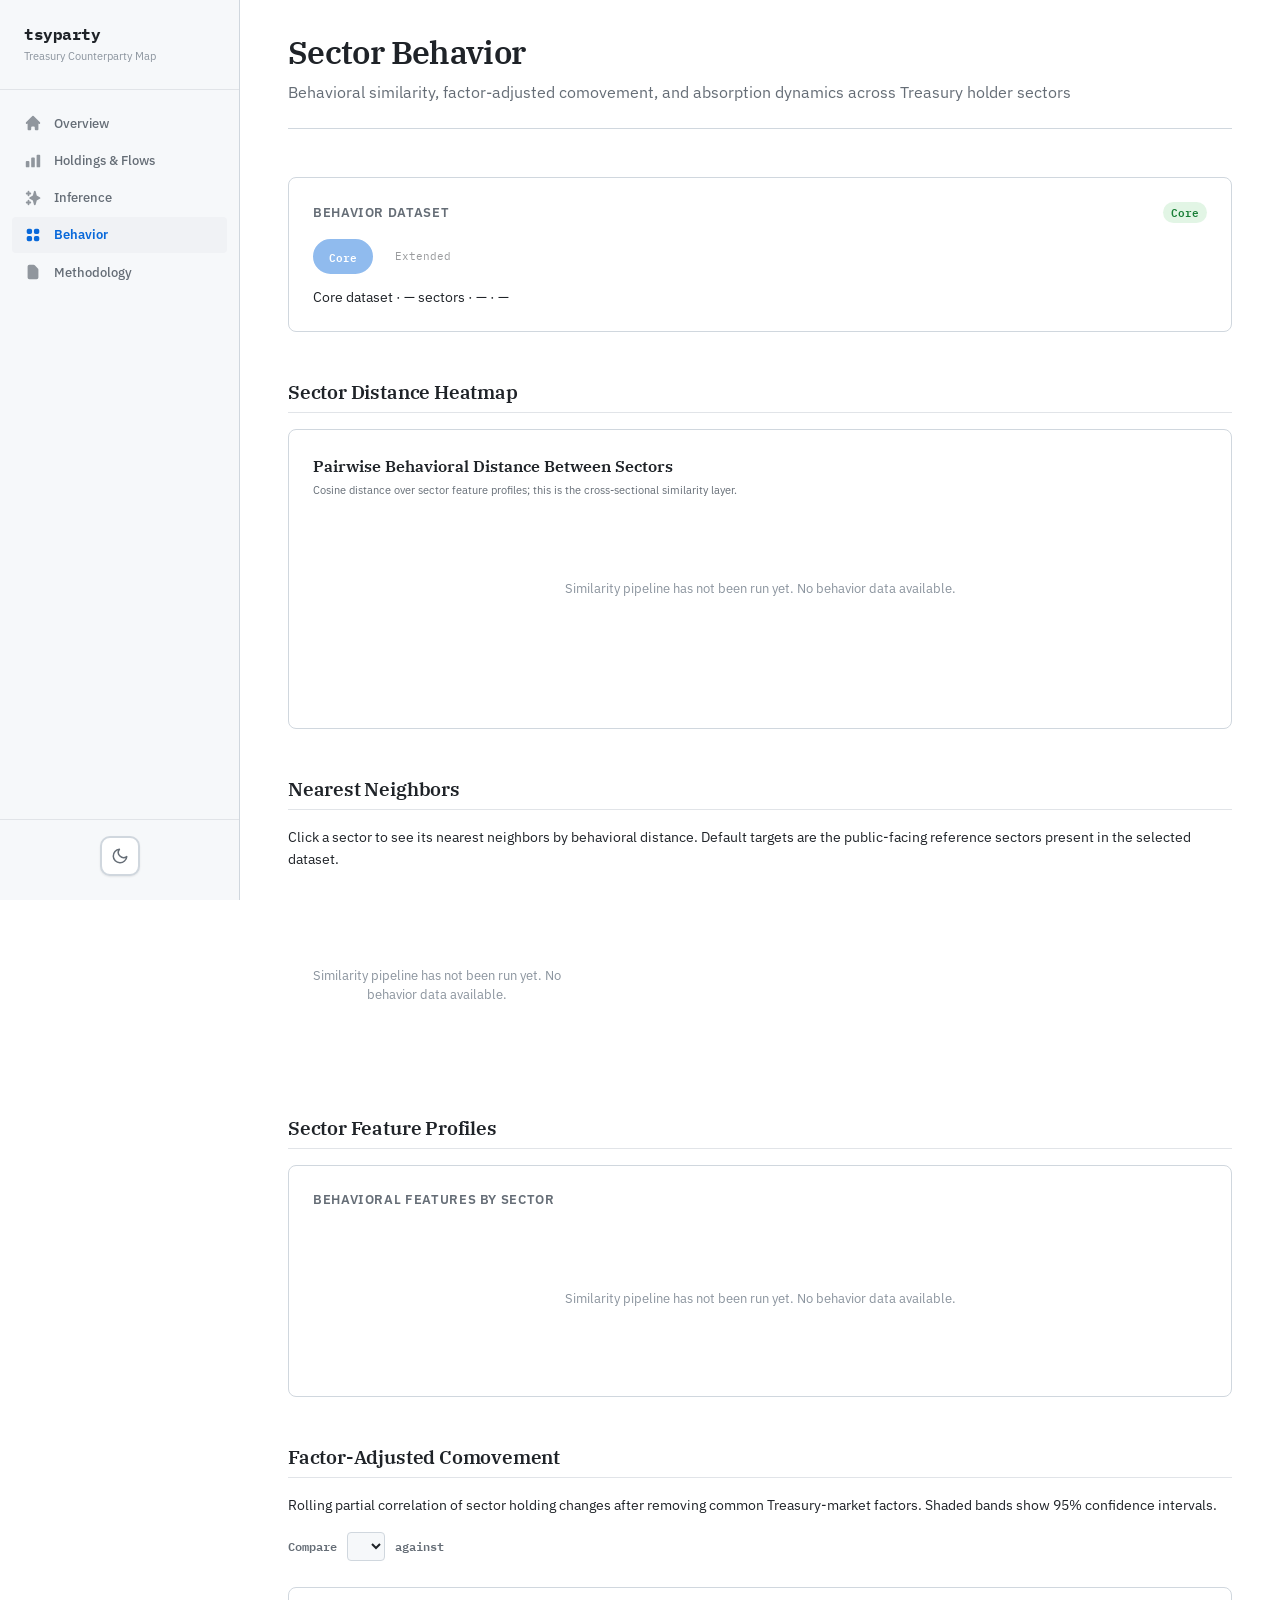
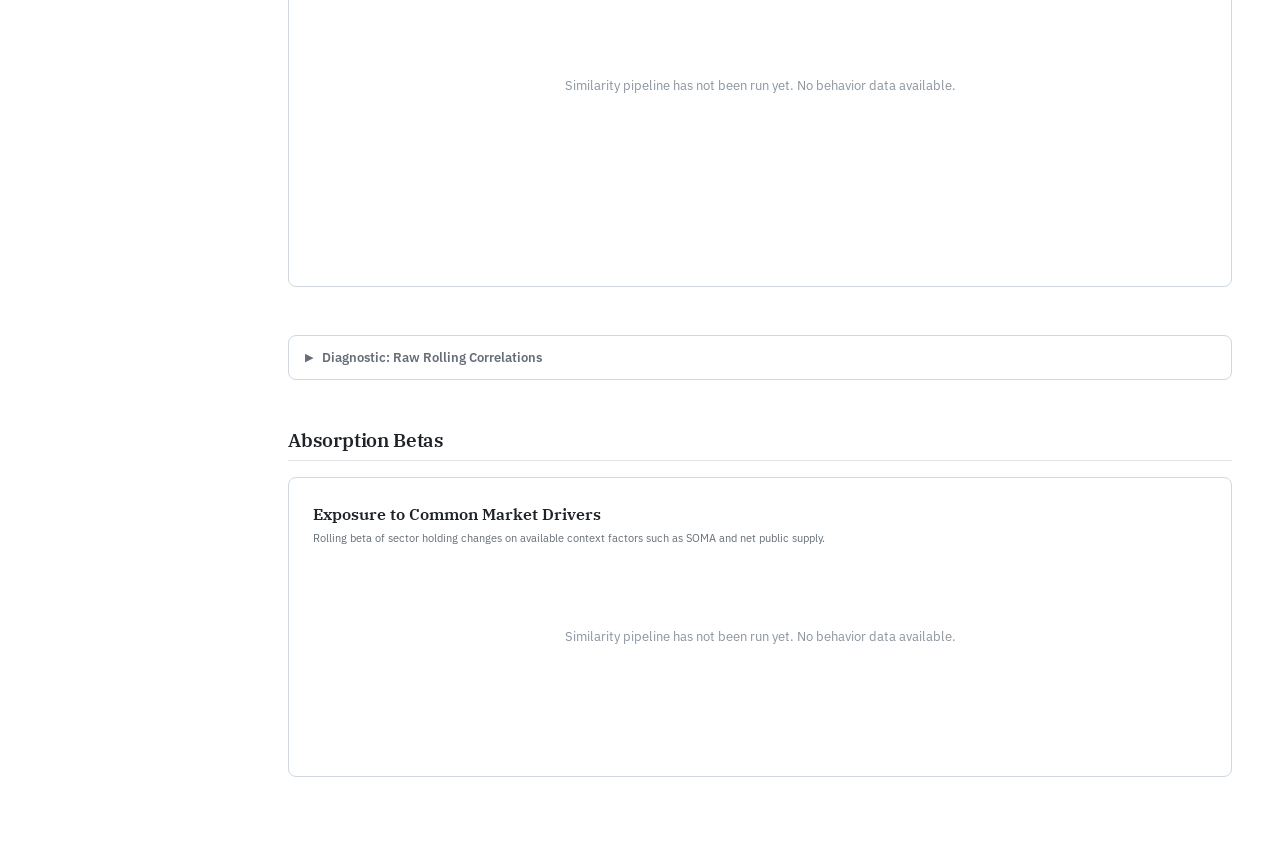
==== site/behavior.html @ 7c75c350 "Add static site with behavior-metric contract integration - Static site (site/) with 5 pages: Overvi" ====
<!DOCTYPE html>
<html lang="en">
<head>
  <meta charset="utf-8">
  <meta name="viewport" content="width=device-width, initial-scale=1">
  <meta name="color-scheme" content="light dark">
  <meta name="theme-color" content="#0d1117" media="(prefers-color-scheme: dark)">
  <meta name="theme-color" content="#ffffff" media="(prefers-color-scheme: light)">
  <title>tsyparty — Sector Behavior</title>
  <link rel="preconnect" href="https://fonts.googleapis.com">
  <link rel="preconnect" href="https://fonts.gstatic.com" crossorigin>
  <link href="https://fonts.googleapis.com/css2?family=IBM+Plex+Mono:wght@400;500;600;700&family=IBM+Plex+Sans:wght@400;500;600;700&family=IBM+Plex+Serif:wght@400;600;700&display=swap" rel="stylesheet">
  <link rel="stylesheet" href="css/design-system.css">
  <link rel="stylesheet" href="css/components.css">
  <script src="js/theme.js"></script>
</head>
<body>
  <div class="page-wrapper">
    <nav class="sidebar">
      <div class="sidebar-brand"><h2>tsyparty</h2><div class="brand-sub">Treasury Counterparty Map</div></div>
      <ul class="nav-links">
        <li><a href="index.html"><svg class="nav-icon" viewBox="0 0 20 20" fill="currentColor"><path d="M10.707 2.293a1 1 0 00-1.414 0l-7 7a1 1 0 001.414 1.414L4 10.414V17a1 1 0 001 1h2a1 1 0 001-1v-2a1 1 0 011-1h2a1 1 0 011 1v2a1 1 0 001 1h2a1 1 0 001-1v-6.586l.293.293a1 1 0 001.414-1.414l-7-7z"/></svg>Overview</a></li>
        <li><a href="holdings.html"><svg class="nav-icon" viewBox="0 0 20 20" fill="currentColor"><path d="M2 11a1 1 0 011-1h2a1 1 0 011 1v5a1 1 0 01-1 1H3a1 1 0 01-1-1v-5zm6-4a1 1 0 011-1h2a1 1 0 011 1v9a1 1 0 01-1 1H9a1 1 0 01-1-1V7zm6-3a1 1 0 011-1h2a1 1 0 011 1v12a1 1 0 01-1 1h-2a1 1 0 01-1-1V4z"/></svg>Holdings & Flows</a></li>
        <li><a href="inference.html"><svg class="nav-icon" viewBox="0 0 20 20" fill="currentColor"><path fill-rule="evenodd" d="M5 2a1 1 0 011 1v1h1a1 1 0 010 2H6v1a1 1 0 01-2 0V6H3a1 1 0 010-2h1V3a1 1 0 011-1zm0 10a1 1 0 011 1v1h1a1 1 0 110 2H6v1a1 1 0 11-2 0v-1H3a1 1 0 110-2h1v-1a1 1 0 011-1zm7-10a1 1 0 01.967.744L14.146 7.2 17.5 9.134a1 1 0 010 1.732l-3.354 1.935-1.18 4.455a1 1 0 01-1.933 0L9.854 12.8 6.5 10.866a1 1 0 010-1.732l3.354-1.935 1.18-4.455A1 1 0 0112 2z" clip-rule="evenodd"/></svg>Inference</a></li>
        <li><a href="behavior.html" class="active"><svg class="nav-icon" viewBox="0 0 20 20" fill="currentColor"><path d="M5 3a2 2 0 00-2 2v2a2 2 0 002 2h2a2 2 0 002-2V5a2 2 0 00-2-2H5zm0 8a2 2 0 00-2 2v2a2 2 0 002 2h2a2 2 0 002-2v-2a2 2 0 00-2-2H5zm6-6a2 2 0 012-2h2a2 2 0 012 2v2a2 2 0 01-2 2h-2a2 2 0 01-2-2V5zm2 6a2 2 0 00-2 2v2a2 2 0 002 2h2a2 2 0 002-2v-2a2 2 0 00-2-2h-2z"/></svg>Behavior</a></li>
        <li><a href="methodology.html"><svg class="nav-icon" viewBox="0 0 20 20" fill="currentColor"><path fill-rule="evenodd" d="M4 4a2 2 0 012-2h4.586A2 2 0 0112 2.586L15.414 6A2 2 0 0116 7.414V16a2 2 0 01-2 2H6a2 2 0 01-2-2V4z" clip-rule="evenodd"/></svg>Methodology</a></li>
      </ul>
      <div class="sidebar-footer"><button class="theme-toggle" id="theme-toggle" onclick="toggleTheme()" aria-label="Toggle theme"></button></div>
    </nav>

    <main class="main-content">
      <div class="page-header">
        <h1>Sector Behavior</h1>
        <p class="subtitle">Behavioral similarity, factor-adjusted comovement, and absorption dynamics across Treasury holder sectors</p>
      </div>

      <div class="section">
        <div class="card">
          <div class="card-header">
            <span class="card-title">Behavior Dataset</span>
            <span class="badge badge-ok" id="dataset-badge">—</span>
          </div>
          <div style="display:flex;gap:8px;flex-wrap:wrap;margin-bottom:12px;" id="dataset-toggle"></div>
          <div class="chart-subtitle" id="dataset-note">Loading preferred dataset...</div>
        </div>
      </div>

      <div class="section">
        <h2 class="section-title">Sector Distance Heatmap</h2>
        <div class="chart-container">
          <div class="chart-title">Pairwise Behavioral Distance Between Sectors</div>
          <div class="chart-subtitle">Cosine distance over sector feature profiles; this is the cross-sectional similarity layer.</div>
          <div class="chart-area" id="heatmap-chart">
            <div class="loading">Loading distance matrix...</div>
          </div>
        </div>
      </div>

      <div class="section">
        <h2 class="section-title">Nearest Neighbors</h2>
        <div class="chart-subtitle mb-4">Click a sector to see its nearest neighbors by behavioral distance. Default targets are the public-facing reference sectors present in the selected dataset.</div>
        <div id="nn-pills" style="display:flex;flex-wrap:wrap;gap:6px;margin-bottom:16px;"></div>
        <div id="nn-charts" class="grid-3"></div>
      </div>

      <div class="section">
        <h2 class="section-title">Sector Feature Profiles</h2>
        <div class="card">
          <div class="card-header">
            <span class="card-title">Behavioral Features by Sector</span>
          </div>
          <div id="features-table">
            <div class="loading">Loading sector features...</div>
          </div>
        </div>
      </div>

      <div class="section">
        <h2 class="section-title">Factor-Adjusted Comovement</h2>
        <div class="chart-subtitle mb-4">Rolling partial correlation of sector holding changes after removing common Treasury-market factors. Shaded bands show 95% confidence intervals.</div>
        <div id="comove-controls" style="display:flex;align-items:center;gap:10px;flex-wrap:wrap;margin-bottom:10px;">
          <span style="font-size:12px;font-family:var(--font-mono);color:var(--text-secondary);font-weight:600;">Compare</span>
          <select id="comove-ref"></select>
          <span style="font-size:12px;font-family:var(--font-mono);color:var(--text-secondary);font-weight:600;">against</span>
        </div>
        <div id="comove-pills" style="display:flex;flex-wrap:wrap;gap:6px;margin-bottom:16px;"></div>
        <div class="chart-container">
          <div class="chart-area" id="comove-chart">
            <div class="loading">Loading factor-adjusted comovement...</div>
          </div>
        </div>
      </div>

      <div class="section">
        <details>
          <summary>Diagnostic: Raw Rolling Correlations</summary>
          <div class="details-body">
            <div class="chart-subtitle mb-4">Back-compat diagnostic artifact on raw quarterly holding changes for configured target pairs only. This is not the public headline metric.</div>
            <div id="raw-corr-pills" style="display:flex;flex-wrap:wrap;gap:6px;margin-bottom:16px;"></div>
            <div class="chart-container">
              <div class="chart-area" id="raw-corr-chart">
                <div class="loading">Loading raw rolling correlations...</div>
              </div>
            </div>
          </div>
        </details>
      </div>

      <div class="section">
        <h2 class="section-title">Absorption Betas</h2>
        <div class="chart-container">
          <div class="chart-title">Exposure to Common Market Drivers</div>
          <div class="chart-subtitle">Rolling beta of sector holding changes on available context factors such as SOMA and net public supply.</div>
          <div class="chart-area" id="beta-chart">
            <div class="loading">Loading absorption betas...</div>
          </div>
        </div>
      </div>
    </main>
  </div>

  <script src="vendor/d3.min.js"></script>
  <script src="vendor/plot.umd.min.js"></script>
  <script src="vendor/papaparse.min.js"></script>
  <script src="js/sector-colors.js"></script>
  <script src="js/data-loader.js"></script>
  <script>
  (async function() {
    const chartStyle = {
      background: "transparent",
      color: "var(--text-secondary)",
      fontSize: "11px",
      fontFamily: "var(--font-mono)",
    };

    const manifests = {
      similarity: await loadManifest("similarity"),
      similarity_enriched: await loadManifest("similarity_enriched"),
    };
    const preferred = await resolvePreferredSimilarityPipeline();
    let activePipeline = preferred.pipeline;

    function activeManifest() {
      return manifests[activePipeline];
    }

    // In the Core dataset, foreigners_official is actually all foreign holders
    // combined (official + private). Override the label so users aren't confused
    // when comparing against the Extended dataset where they're split.
    function activeSectorLabel(sector) {
      if (activePipeline === "similarity" && sector === "foreigners_official") {
        return "Foreign (Combined)";
      }
      return sectorLabel(sector);
    }

    function pipelineLabel(pipeline) {
      return pipeline === "similarity_enriched" ? "Extended" : "Core";
    }

    function setNoDataState(message) {
      const msg = `<div class="empty-state"><div class="empty-text">${message}</div></div>`;
      document.getElementById("heatmap-chart").innerHTML = msg;
      document.getElementById("nn-charts").innerHTML = msg;
      document.getElementById("features-table").innerHTML = msg;
      document.getElementById("comove-chart").innerHTML = msg;
      document.getElementById("raw-corr-chart").innerHTML = msg;
      document.getElementById("beta-chart").innerHTML = msg;
    }

    function renderDatasetToggle() {
      const container = document.getElementById("dataset-toggle");
      container.innerHTML = "";
      for (const pipeline of ["similarity", "similarity_enriched"]) {
        const manifest = manifests[pipeline];
        const available = manifest && manifest.status === "ok";
        const button = document.createElement("button");
        const active = pipeline === activePipeline;
        button.textContent = pipelineLabel(pipeline);
        button.disabled = !available;
        button.style.cssText = `
          padding:6px 14px;border-radius:9999px;font-size:11px;font-family:var(--font-mono);
          cursor:${available ? "pointer" : "default"};border:2px solid ${active ? "var(--accent-blue)" : "var(--border-muted)"};
          background:${active ? "var(--accent-blue)" : "transparent"};
          color:${active ? "#fff" : "var(--text-primary)"};
          opacity:${available ? "1" : "0.45"};
          font-weight:${active ? "600" : "400"};
        `;
        if (available) {
          button.addEventListener("click", () => {
            activePipeline = pipeline;
            renderDatasetToggle();
            renderAll().catch((err) => console.error(err));
          });
        }
        container.appendChild(button);
      }

      const manifest = activeManifest();
      const badge = document.getElementById("dataset-badge");
      badge.textContent = pipelineLabel(activePipeline);
      badge.className = "badge badge-ok";

      const dateRange = manifest?.date_range || {};
      const sectors = manifest?.n_sectors ?? "—";
      const metric = manifest?.headline_behavior_metric ? metricLabel(manifest.headline_behavior_metric) : "—";
      const rangeLabel = dateRange.min && dateRange.max ? `${fmtDate(dateRange.min)} – ${fmtDate(dateRange.max)}` : "—";
      document.getElementById("dataset-note").textContent =
        `${pipelineLabel(activePipeline)} dataset · ${sectors} sectors · ${rangeLabel} · ${metric}`;
    }

    if (!activeManifest() || activeManifest().status === "no_data") {
      renderDatasetToggle();
      setNoDataState("Similarity pipeline has not been run yet. No behavior data available.");
      return;
    }

    function getDefaultSelected(sectors) {
      const defaults = ["banks", "foreigners_official", "foreigners_private", "money_market_funds"];
      const selected = defaults.filter((sector) => sectors.includes(sector));
      return new Set(selected.length > 0 ? selected : sectors.slice(0, Math.min(3, sectors.length)));
    }

    async function renderHeatmap() {
      try {
        const raw = await loadPipelineFile(activePipeline, "sector_distance_matrix.csv");
        const colNames = Object.keys(raw[0] || {});
        const indexCol = colNames[0];
        const sectorNames = raw.map((row) => row[indexCol]);
        const cells = [];
        for (const row of raw) {
          const rowSector = row[indexCol];
          for (const colSector of sectorNames) {
            cells.push({
              x: colSector,
              y: rowSector,
              distance: +row[colSector],
            });
          }
        }

        const maxDist = d3.max(cells, (d) => d.distance);
        const chartWidth = Math.min(document.getElementById("heatmap-chart").offsetWidth - 32, 800);
        const chart = Plot.plot({
          width: chartWidth,
          height: chartWidth,
          marginLeft: 140,
          marginBottom: 140,
          marginTop: 20,
          marginRight: 20,
          x: {
            label: null,
            domain: sectorNames,
            tickFormat: (d) => activeSectorLabel(d),
            tickRotate: -45,
            padding: 0.05,
          },
          y: {
            label: null,
            domain: sectorNames,
            tickFormat: (d) => activeSectorLabel(d),
            padding: 0.05,
          },
          color: {
            type: "sqrt",
            scheme: "YlOrRd",
            domain: [0, maxDist],
            label: "Distance",
            legend: true,
          },
          marks: [
            Plot.cell(cells, {
              x: "x",
              y: "y",
              fill: "distance",
              tip: {
                format: {
                  x: (d) => activeSectorLabel(d),
                  y: (d) => activeSectorLabel(d),
                  fill: (d) => d.toFixed(3),
                },
              },
            }),
          ],
          style: chartStyle,
        });
        document.getElementById("heatmap-chart").replaceChildren(chart);
      } catch (e) {
        document.getElementById("heatmap-chart").innerHTML = `<div class="empty-state"><div class="empty-text">Could not load distance heatmap: ${e.message}</div></div>`;
      }
    }

    async function renderNearestNeighbors() {
      try {
        const distRaw = await loadPipelineFile(activePipeline, "sector_distance_matrix.csv");
        const distColNames = Object.keys(distRaw[0] || {});
        const indexCol = distColNames[0];
        const sectors = distRaw.map((row) => row[indexCol]);
        const distMap = {};
        for (const row of distRaw) {
          const src = row[indexCol];
          distMap[src] = {};
          for (const col of sectors) {
            distMap[src][col] = +row[col] || 0;
          }
        }

        const selected = getDefaultSelected(sectors);
        const pills = document.getElementById("nn-pills");
        const charts = document.getElementById("nn-charts");

        function renderPills() {
          pills.innerHTML = "";
          for (const sector of sectors) {
            const active = selected.has(sector);
            const button = document.createElement("button");
            button.textContent = activeSectorLabel(sector);
            button.style.cssText = `
              padding:4px 12px;border-radius:9999px;font-size:11px;font-family:var(--font-mono);
              cursor:pointer;border:2px solid ${sectorColor(sector)};transition:all 0.15s;
              background:${active ? sectorColor(sector) : "transparent"};
              color:${active ? "#fff" : "var(--text-primary)"};
              font-weight:${active ? "600" : "400"};
            `;
            button.addEventListener("click", () => {
              if (selected.has(sector)) {
                selected.delete(sector);
              } else {
                selected.add(sector);
              }
              renderPills();
              renderCharts();
            });
            pills.appendChild(button);
          }
        }

        function renderCharts() {
          charts.innerHTML = "";
          const count = selected.size;
          charts.style.gridTemplateColumns = count <= 2 ? `repeat(${count || 1}, 1fr)` :
            count === 3 ? "repeat(3, 1fr)" : "repeat(auto-fill, minmax(280px, 1fr))";

          for (const target of selected) {
            const neighbors = sectors
              .filter((sector) => sector !== target)
              .map((sector) => ({ sector, label: activeSectorLabel(sector), distance: distMap[target][sector] }))
              .sort((a, b) => a.distance - b.distance)
              .slice(0, 5);

            const card = document.createElement("div");
            card.className = "chart-container";
            card.innerHTML = `<div class="chart-title">Closest to ${activeSectorLabel(target)}</div><div class="chart-subtitle">Top 5 by cosine distance</div>`;
            const chartArea = document.createElement("div");
            chartArea.className = "chart-area";
            const chart = Plot.plot({
              width: 380,
              height: Math.max(180, neighbors.length * 30 + 50),
              marginLeft: 180,
              marginRight: 20,
              x: { label: "Distance", grid: true },
              y: { label: null, domain: neighbors.map((d) => d.label) },
              marks: [
                Plot.barX(neighbors, {
                  x: "distance",
                  y: "label",
                  fill: (d) => sectorColor(d.sector),
                  tip: { format: { x: (d) => d.toFixed(3), y: true } },
                  sort: { y: "x" },
                }),
                Plot.ruleX([0]),
              ],
              style: chartStyle,
            });
            chartArea.appendChild(chart);
            card.appendChild(chartArea);
            charts.appendChild(card);
          }

          if (selected.size === 0) {
            charts.innerHTML = '<div class="empty-state"><div class="empty-text">Select a sector above to see its nearest neighbors.</div></div>';
          }
        }

        renderPills();
        renderCharts();
      } catch (e) {
        document.getElementById("nn-charts").innerHTML = `<div class="empty-state"><div class="empty-text">Could not load distance data: ${e.message}</div></div>`;
      }
    }

    async function renderFeatures() {
      try {
        const raw = await loadPipelineFile(activePipeline, "sector_features.csv");
        const colNames = Object.keys(raw[0] || {});
        const indexCol = colNames[0];
        const featureCols = colNames.filter((col) => col !== indexCol);
        let html = '<table class="data-table"><thead><tr><th>Sector</th>';
        for (const col of featureCols) {
          const label = col.replace(/_/g, " ").replace(/\b\w/g, (c) => c.toUpperCase());
          html += `<th class="num">${label}</th>`;
        }
        html += "</tr></thead><tbody>";
        const sorted = [...raw].sort((a, b) => activeSectorLabel(a[indexCol]).localeCompare(activeSectorLabel(b[indexCol])));
        for (const row of sorted) {
          const sector = row[indexCol];
          html += '<tr>';
          html += `<td style="white-space:nowrap"><span style="display:inline-block;width:10px;height:10px;border-radius:2px;background:${sectorColor(sector)};margin-right:8px;vertical-align:middle"></span>${activeSectorLabel(sector)}</td>`;
          for (const col of featureCols) {
            const value = row[col];
            if (col.includes("share")) {
              html += `<td class="num">${pct(value, 1)}</td>`;
            } else {
              html += `<td class="num">${value != null && !isNaN(value) ? Number(value).toFixed(3) : "—"}</td>`;
            }
          }
          html += "</tr>";
        }
        html += "</tbody></table>";
        document.getElementById("features-table").innerHTML = html;
      } catch (e) {
        document.getElementById("features-table").innerHTML = `<div class="empty-state"><div class="empty-text">Could not load sector features: ${e.message}</div></div>`;
      }
    }

    async function renderComovement() {
      try {
        const raw = await loadPipelineFile(activePipeline, "rolling_comovement.csv");
        if (!raw || raw.length === 0) throw new Error("No comovement data");

        const sectors = [...new Set(raw.flatMap((row) => [row.sector_1, row.sector_2]).filter(Boolean))].sort();
        const refSelect = document.getElementById("comove-ref");
        const pills = document.getElementById("comove-pills");
        const container = document.getElementById("comove-chart");

        // Populate reference dropdown
        const prevRef = refSelect.value;
        refSelect.innerHTML = "";
        const defaultRef = sectors.includes(prevRef) ? prevRef
          : sectors.includes("banks") ? "banks" : sectors[0];
        for (const s of sectors) {
          const opt = document.createElement("option");
          opt.value = s;
          opt.textContent = activeSectorLabel(s);
          if (s === defaultRef) opt.selected = true;
          refSelect.appendChild(opt);
        }

        // Default comparison sectors
        const defaultComps = ["foreigners_official", "foreigners_private", "money_market_funds"];
        const selected = new Set(defaultComps.filter(s => sectors.includes(s) && s !== defaultRef));
        if (selected.size === 0) {
          for (const s of sectors.filter(s => s !== defaultRef).slice(0, 3)) selected.add(s);
        }

        function getRef() { return refSelect.value; }

        function findPairRows(ref, comp) {
          return raw.filter(row =>
            (row.sector_1 === ref && row.sector_2 === comp) ||
            (row.sector_1 === comp && row.sector_2 === ref)
          );
        }

        function renderPills() {
          pills.innerHTML = "";
          const ref = getRef();
          for (const sector of sectors) {
            if (sector === ref) continue;
            const active = selected.has(sector);
            const button = document.createElement("button");
            button.textContent = activeSectorLabel(sector);
            button.style.cssText = `
              padding:4px 12px;border-radius:9999px;font-size:11px;font-family:var(--font-mono);
              cursor:pointer;border:2px solid ${sectorColor(sector)};transition:all 0.15s;
              background:${active ? sectorColor(sector) : "transparent"};
              color:${active ? "#fff" : "var(--text-primary)"};
              font-weight:${active ? "600" : "400"};
            `;
            button.addEventListener("click", () => {
              if (selected.has(sector)) selected.delete(sector);
              else selected.add(sector);
              renderPills();
              renderChart();
            });
            pills.appendChild(button);
          }
        }

        function renderChart() {
          const ref = getRef();
          const comps = [...selected].filter(s => s !== ref);

          if (comps.length === 0) {
            container.innerHTML = '<div class="empty-state"><div class="empty-text">Select at least one sector to compare against.</div></div>';
            return;
          }

          const allRows = [];
          const pairToComp = {};
          for (const comp of comps) {
            const pairRows = findPairRows(ref, comp);
            const pairName = `${activeSectorLabel(ref)} vs ${activeSectorLabel(comp)}`;
            pairToComp[pairName] = comp;
            for (const row of pairRows) {
              const v = +row.value, lo = +row.ci_low, hi = +row.ci_high;
              if (isNaN(v)) continue;
              allRows.push({
                date: new Date(row.date),
                value: v,
                ci_low: isNaN(lo) ? v : lo,
                ci_high: isNaN(hi) ? v : hi,
                pair: pairName,
                comp: comp,
                significant: row.significant === true || row.significant === "true",
                n_obs: +row.n_obs,
                q_value: row.q_value == null || row.q_value === "" ? null : +row.q_value,
              });
            }
          }

          if (allRows.length === 0) {
            container.innerHTML = '<div class="empty-state"><div class="empty-text">No data available for these pairs.</div></div>';
            return;
          }

          const pairList = [...new Set(allRows.map(r => r.pair))].sort();
          const colorRange = pairList.map(p => sectorColor(pairToComp[p]));

          const chart = Plot.plot({
            width: Math.min(container.offsetWidth - 32, 1200),
            height: 420,
            marginLeft: 50,
            marginBottom: 40,
            marginRight: 20,
            x: { label: null, type: "time" },
            y: { label: "Partial Correlation", grid: true, domain: [-1, 1] },
            color: { domain: pairList, range: colorRange, legend: true },
            marks: [
              Plot.ruleY([0], { stroke: "var(--text-muted)", strokeDasharray: "4,4" }),
              Plot.areaY(allRows, {
                x: "date",
                y1: "ci_low",
                y2: "ci_high",
                fill: "pair",
                fillOpacity: 0.13,
                z: "pair",
              }),
              Plot.lineY(allRows, {
                x: "date",
                y: "value",
                stroke: "pair",
                strokeWidth: 2,
              }),
              Plot.dot(allRows, {
                x: "date",
                y: "value",
                stroke: "pair",
                fill: "pair",
                r: 2.5,
                title: (row) => [
                  row.pair,
                  `Date: ${fmtDate(row.date)}`,
                  `Correlation: ${row.value.toFixed(3)}`,
                  `95% CI: [${row.ci_low.toFixed(3)}, ${row.ci_high.toFixed(3)}]`,
                  row.significant ? "Significant" : "Not significant",
                ].join("\n"),
                tip: true,
              }),
            ],
            style: chartStyle,
          });
          container.replaceChildren(chart);
        }

        refSelect.onchange = () => {
          selected.delete(getRef());
          renderPills();
          renderChart();
        };

        renderPills();
        renderChart();
      } catch (e) {
        document.getElementById("comove-chart").innerHTML = `<div class="empty-state"><div class="empty-text">Could not load factor-adjusted comovement: ${e.message}</div></div>`;
      }
    }

    async function renderRawCorrelations() {
      try {
        const raw = await loadPipelineFile(activePipeline, "rolling_correlations.csv");
        if (!raw || raw.length === 0) throw new Error("No raw correlation data");

        const corrCols = Object.keys(raw[0]).filter((col) => col !== "" && col.includes("_vs_"));
        const sectors = [...new Set(corrCols.flatMap((col) => col.split("_vs_").map((part) => part.trim())))].sort();
        const selected = getDefaultSelected(sectors);
        const pills = document.getElementById("raw-corr-pills");
        const container = document.getElementById("raw-corr-chart");

        function renderPills() {
          pills.innerHTML = "";
          for (const sector of sectors) {
            const active = selected.has(sector);
            const button = document.createElement("button");
            button.textContent = activeSectorLabel(sector);
            button.style.cssText = `
              padding:4px 12px;border-radius:9999px;font-size:11px;font-family:var(--font-mono);
              cursor:pointer;border:2px solid ${sectorColor(sector)};transition:all 0.15s;
              background:${active ? sectorColor(sector) : "transparent"};
              color:${active ? "#fff" : "var(--text-primary)"};
              font-weight:${active ? "600" : "400"};
            `;
            button.addEventListener("click", () => {
              if (selected.has(sector)) {
                selected.delete(sector);
              } else {
                selected.add(sector);
              }
              renderPills();
              renderChart();
            });
            pills.appendChild(button);
          }
        }

        function renderChart() {
          const activeCols = corrCols.filter((col) => col.split("_vs_").every((part) => selected.has(part.trim())));
          if (activeCols.length === 0) {
            container.innerHTML = '<div class="empty-state"><div class="empty-text">Select at least two sectors to see raw target-pair correlations.</div></div>';
            return;
          }

          const longData = [];
          for (const row of raw) {
            const dateStr = row.date || row[""] || row[Object.keys(row)[0]];
            if (!dateStr) continue;
            for (const col of activeCols) {
              const value = +row[col];
              if (isNaN(value)) continue;
              longData.push({
                date: new Date(dateStr),
                pair: col.split("_vs_").map((sector) => activeSectorLabel(sector.trim())).join(" vs "),
                correlation: value,
              });
            }
          }

          const pairs = [...new Set(longData.map((row) => row.pair))].sort();
          const pairColors = ["#58a6ff", "#3fb950", "#d29922", "#f85149", "#bc8cff", "#56d4dd", "#db61a2", "#79c0ff", "#7ee787"];
          const chart = Plot.plot({
            width: Math.min(container.offsetWidth - 32, 1200),
            height: 360,
            marginLeft: 50,
            marginBottom: 40,
            marginRight: 20,
            x: { label: null, type: "time" },
            y: { label: "Correlation", grid: true, domain: [-1, 1] },
            color: { domain: pairs, range: pairColors.slice(0, pairs.length), legend: true },
            marks: [
              Plot.ruleY([0], { stroke: "var(--text-muted)", strokeDasharray: "4,4" }),
              Plot.lineY(longData, {
                x: "date",
                y: "correlation",
                stroke: "pair",
                strokeWidth: 1.4,
                tip: { format: { x: (d) => fmtDate(d), y: (d) => d.toFixed(3) } },
              }),
            ],
            style: chartStyle,
          });
          container.replaceChildren(chart);
        }

        renderPills();
        renderChart();
      } catch (e) {
        document.getElementById("raw-corr-chart").innerHTML = `<div class="empty-state"><div class="empty-text">Could not load raw correlations: ${e.message}</div></div>`;
      }
    }

    async function renderBetas() {
      try {
        const raw = await loadPipelineFile(activePipeline, "rolling_absorption_betas.csv");
        const betaCols = Object.keys(raw[0] || {}).filter((col) => col.startsWith("beta_"));
        if (!raw || raw.length === 0 || betaCols.length === 0) throw new Error("No absorption beta data");

        const activeBeta = betaCols.includes("beta_delta_soma") ? "beta_delta_soma" : betaCols[0];
        const allData = raw
          .map((row) => ({
            sector: row.sector,
            label: activeSectorLabel(row.sector),
            date: new Date(row.date),
            beta: +row[activeBeta],
          }))
          .filter((row) => row.sector && !isNaN(row.beta) && !isNaN(row.date));

        const allSectors = [...new Set(allData.map((row) => row.sector))].sort();
        const hidden = new Set();
        const container = document.getElementById("beta-chart");

        function renderChart() {
          const visible = allData.filter((row) => !hidden.has(row.sector));
          const visibleSectors = allSectors.filter((sector) => !hidden.has(sector));
          const chart = Plot.plot({
            width: Math.min(container.offsetWidth - 32, 1200),
            height: 440,
            marginLeft: 50,
            marginBottom: 40,
            marginRight: 20,
            x: { label: null, type: "time" },
            y: { label: `Beta (${activeBeta.replace("beta_", "")})`, grid: true },
            color: {
              domain: visibleSectors.map((sector) => activeSectorLabel(sector)),
              range: visibleSectors.map((sector) => sectorColor(sector)),
            },
            marks: [
              Plot.ruleY([0], { stroke: "var(--text-muted)", strokeDasharray: "4,4" }),
              Plot.lineY(visible, {
                x: "date",
                y: "beta",
                stroke: "label",
                strokeWidth: 1.5,
                tip: {
                  format: {
                    x: (d) => fmtDate(d),
                    y: (d) => d.toFixed(3),
                    stroke: true,
                  },
                },
              }),
            ],
            style: chartStyle,
          });

          const legend = document.createElement("div");
          legend.style.cssText = "display:flex;flex-wrap:wrap;gap:6px 12px;margin-bottom:12px;font-size:11px;font-family:var(--font-mono);";
          for (const sector of allSectors) {
            const item = document.createElement("span");
            const isHidden = hidden.has(sector);
            item.style.cssText = `cursor:pointer;display:inline-flex;align-items:center;gap:4px;padding:2px 6px;border-radius:4px;transition:opacity 0.15s;user-select:none;opacity:${isHidden ? "0.3" : "1"};`;
            const swatch = document.createElement("span");
            swatch.style.cssText = `width:10px;height:10px;border-radius:2px;background:${sectorColor(sector)};display:inline-block;`;
            item.appendChild(swatch);
            item.appendChild(document.createTextNode(activeSectorLabel(sector)));
            item.addEventListener("click", () => {
              if (hidden.has(sector)) {
                hidden.delete(sector);
              } else if (hidden.size < allSectors.length - 1) {
                hidden.add(sector);
              }
              renderChart();
            });
            legend.appendChild(item);
          }

          container.replaceChildren(legend, chart);
        }

        renderChart();
      } catch (e) {
        document.getElementById("beta-chart").innerHTML = `<div class="empty-state"><div class="empty-text">Could not load absorption betas: ${e.message}</div></div>`;
      }
    }

    async function renderAll() {
      if (!activeManifest() || activeManifest().status !== "ok") {
        setNoDataState(`No data available for the ${pipelineLabel(activePipeline).toLowerCase()} behavior dataset.`);
        return;
      }
      await Promise.all([
        renderHeatmap(),
        renderNearestNeighbors(),
        renderFeatures(),
        renderComovement(),
        renderRawCorrelations(),
        renderBetas(),
      ]);
    }

    renderDatasetToggle();
    await renderAll();
  })();
  </script>
</body>
</html>
---- site/css/design-system.css ----
/* ============================================================
   tsyparty design system
   Declares color-scheme so browsers don't force-invert elements.
   Dark default, light via [data-theme="light"].
   ============================================================ */

/* --- Reset --- */
*, *::before, *::after { box-sizing: border-box; margin: 0; padding: 0; }

/* --- Theme variables --- */
:root {
  /* Tell the browser this page handles both themes natively.
     Prevents forced inversion by accessibility/dark-mode features. */
  color-scheme: light dark;

  /* Dark theme (default) */
  --bg-primary:    #0d1117;
  --bg-secondary:  #161b22;
  --bg-card:       #1c2128;
  --bg-hover:      #262c36;
  --border:        #30363d;
  --border-light:  #21262d;
  --text-primary:  #e6edf3;
  --text-secondary:#b1bac4;
  --text-muted:    #6e7681;

  --accent-blue:   #58a6ff;
  --accent-green:  #3fb950;
  --accent-orange: #d29922;
  --accent-red:    #f85149;
  --accent-purple: #bc8cff;
  --accent-cyan:   #56d4dd;
  --accent-pink:   #db61a2;

  /* Shadows */
  --shadow-sm: 0 1px 2px rgba(0,0,0,.3);
  --shadow-md: 0 4px 12px rgba(0,0,0,.4);
  --shadow-lg: 0 8px 24px rgba(0,0,0,.5);

  /* Spacing scale */
  --sp-1: 4px;  --sp-2: 8px;  --sp-3: 12px;
  --sp-4: 16px; --sp-5: 24px; --sp-6: 32px;
  --sp-7: 48px; --sp-8: 64px;

  /* Radii */
  --radius-sm: 4px;
  --radius-md: 8px;
  --radius-lg: 12px;

  /* Typography */
  --font-serif: "IBM Plex Serif", Georgia, "Times New Roman", serif;
  --font-sans: "IBM Plex Sans", -apple-system, BlinkMacSystemFont, "Segoe UI", system-ui, sans-serif;
  --font-mono: "IBM Plex Mono", "SF Mono", "Cascadia Code", "Fira Code", "Consolas", monospace;

  --fs-xs: 0.7rem;   --fs-sm: 0.8rem;  --fs-base: 0.9rem;
  --fs-md: 1rem;      --fs-lg: 1.2rem;  --fs-xl: 1.5rem;
  --fs-2xl: 2rem;     --fs-3xl: 2.5rem;

  --lh-tight: 1.25;  --lh-normal: 1.5; --lh-relaxed: 1.75;

  /* Transitions */
  --transition-fast: 150ms ease;
  --transition-normal: 250ms ease;
}

[data-theme="light"] {
  --bg-primary:    #ffffff;
  --bg-secondary:  #f6f8fa;
  --bg-card:       #ffffff;
  --bg-hover:      #f0f2f5;
  --border:        #d0d7de;
  --border-light:  #e1e4e8;
  --text-primary:  #1f2328;
  --text-secondary:#656d76;
  --text-muted:    #8b949e;

  --accent-blue:   #0969da;
  --accent-green:  #1a7f37;
  --accent-orange: #9a6700;
  --accent-red:    #cf222e;
  --accent-purple: #8250df;
  --accent-cyan:   #0598bc;
  --accent-pink:   #bf3989;

  --shadow-sm: 0 1px 2px rgba(0,0,0,.08);
  --shadow-md: 0 4px 12px rgba(0,0,0,.1);
  --shadow-lg: 0 8px 24px rgba(0,0,0,.12);
}

/* --- Base --- */
html {
  font-size: 16px;
  -webkit-font-smoothing: antialiased;
  -moz-osx-font-smoothing: grayscale;
}

body {
  font-family: var(--font-sans);
  font-size: var(--fs-base);
  line-height: var(--lh-normal);
  color: var(--text-primary);
  background: var(--bg-primary);
  transition: background 0.3s, color 0.3s;
}

/* --- Chart SVG theming (qrawatch pattern) ---
   No !important, no forced fills, no fighting the browser.
   Dark mode: hardcoded fills (proven working in Vivaldi).
   Light mode: zero overrides — let the browser handle it.
   Tooltips: always dark-themed (qrawatch pattern). */

/* 1. DARK MODE only — hardcoded fills */
[data-theme="dark"] .chart-area svg,
[data-theme="dark"] .chart-container svg {
  color-scheme: dark;
  color: #e6edf3 !important;
}
[data-theme="dark"] .chart-area svg text,
[data-theme="dark"] .chart-area svg tspan,
[data-theme="dark"] .chart-container svg text,
[data-theme="dark"] .chart-container svg tspan {
  fill: #e6edf3 !important;
}
[data-theme="dark"] .chart-area svg line,
[data-theme="dark"] .chart-container svg line {
  stroke: #30363d !important;
}
[data-theme="dark"] .chart-area figure > div span,
[data-theme="dark"] .chart-area figure > div {
  color: #e6edf3 !important;
}

/* 2. LIGHT MODE — nothing. Zero SVG overrides.
   Observable Plot uses var(--text-secondary) via its style object.
   Vivaldi/browser can freely adjust all CSS properties. */

/* 3. Tooltips — always dark-themed (qrawatch pattern).
   Dark bg + white text is readable in every browser/theme:
   - Standard: dark popup on light page ✓
   - Vivaldi forced-dark: both get inverted → light popup, dark text ✓
   - Dark mode: matches naturally ✓
   No !important so Vivaldi can still invert if it wants. */
[aria-label="tip"] text,
[aria-label="tip"] tspan {
  fill: #f0f0f0;
}
[aria-label="tip"] rect,
[aria-label="tip"] path {
  fill: #0f1729;
  stroke: #334155;
}
[aria-label="tip"] div,
[aria-label="tip"] span {
  color: #f0f0f0;
  background: #0f1729;
  border-color: #334155;
}

/* --- Typography --- */
h1, h2, h3 { font-family: var(--font-serif); font-weight: 600; line-height: var(--lh-tight); }
h1 { font-size: var(--fs-2xl); letter-spacing: -0.02em; }
h2 { font-size: var(--fs-xl); letter-spacing: -0.01em; }
h3 { font-size: var(--fs-lg); }

.text-secondary { color: var(--text-secondary); }
.text-muted { color: var(--text-muted); }
.text-mono { font-family: var(--font-mono); }
.text-sm { font-size: var(--fs-sm); }
.text-xs { font-size: var(--fs-xs); }

a { color: var(--accent-blue); text-decoration: none; }
a:hover { text-decoration: underline; }

/* --- Layout --- */
.page-wrapper {
  display: flex;
  min-height: 100vh;
}

.main-content {
  flex: 1;
  min-width: 0;
  padding: var(--sp-6) var(--sp-7);
  max-width: 1400px;
  margin: 0 auto;
}

.page-header {
  margin-bottom: var(--sp-7);
  padding-bottom: var(--sp-5);
  border-bottom: 1px solid var(--border);
}

.page-header h1 { margin-bottom: var(--sp-2); }
.page-header .subtitle { color: var(--text-secondary); font-size: var(--fs-md); }

/* Grid layouts */
.grid-2 { display: grid; grid-template-columns: repeat(2, 1fr); gap: var(--sp-5); }
.grid-3 { display: grid; grid-template-columns: repeat(3, 1fr); gap: var(--sp-5); }
.grid-4 { display: grid; grid-template-columns: repeat(4, 1fr); gap: var(--sp-5); }
.grid-auto { display: grid; grid-template-columns: repeat(auto-fit, minmax(280px, 1fr)); gap: var(--sp-5); }

.section { margin-bottom: var(--sp-7); }
.section-title {
  font-size: var(--fs-lg);
  margin-bottom: var(--sp-4);
  padding-bottom: var(--sp-2);
  border-bottom: 1px solid var(--border-light);
}

/* Responsive */
@media (max-width: 1200px) {
  .grid-4 { grid-template-columns: repeat(2, 1fr); }
}
@media (max-width: 768px) {
  .grid-2, .grid-3, .grid-4 { grid-template-columns: 1fr; }
  .main-content { padding: var(--sp-4) var(--sp-4); }
  .page-wrapper { flex-direction: column; }
}

/* --- Utility --- */
.flex { display: flex; }
.flex-col { flex-direction: column; }
.items-center { align-items: center; }
.justify-between { justify-content: space-between; }
.gap-2 { gap: var(--sp-2); }
.gap-3 { gap: var(--sp-3); }
.gap-4 { gap: var(--sp-4); }
.gap-5 { gap: var(--sp-5); }
.mt-2 { margin-top: var(--sp-2); }
.mt-4 { margin-top: var(--sp-4); }
.mt-6 { margin-top: var(--sp-6); }
.mb-2 { margin-bottom: var(--sp-2); }
.mb-4 { margin-bottom: var(--sp-4); }
.w-full { width: 100%; }
---- site/css/components.css ----
/* ============================================================
   Components
   ============================================================ */

/* --- Sidebar nav --- */
.sidebar {
  width: 240px;
  flex-shrink: 0;
  background: var(--bg-secondary);
  border-right: 1px solid var(--border);
  padding: var(--sp-5) 0;
  position: sticky;
  top: 0;
  height: 100vh;
  overflow-y: auto;
  display: flex;
  flex-direction: column;
}

.sidebar-brand {
  padding: 0 var(--sp-5) var(--sp-5);
  border-bottom: 1px solid var(--border-light);
  margin-bottom: var(--sp-4);
}

.sidebar-brand h2 {
  font-family: var(--font-mono);
  font-size: var(--fs-md);
  font-weight: 700;
  letter-spacing: -0.03em;
  color: var(--text-primary);
}

.sidebar-brand .brand-sub {
  font-size: var(--fs-xs);
  color: var(--text-muted);
  font-family: var(--font-sans);
  margin-top: var(--sp-1);
}

.nav-links {
  list-style: none;
  padding: 0 var(--sp-3);
  flex: 1;
}

.nav-links li { margin-bottom: 2px; }

.nav-links a {
  display: flex;
  align-items: center;
  gap: var(--sp-3);
  padding: var(--sp-2) var(--sp-3);
  border-radius: var(--radius-sm);
  color: var(--text-secondary);
  font-size: var(--fs-sm);
  font-weight: 500;
  transition: all var(--transition-fast);
  text-decoration: none;
}

.nav-links a:hover {
  background: var(--bg-hover);
  color: var(--text-primary);
  text-decoration: none;
}

.nav-links a.active {
  background: var(--bg-hover);
  color: var(--accent-blue);
  font-weight: 600;
}

.nav-links .nav-icon {
  width: 18px;
  height: 18px;
  opacity: 0.7;
  flex-shrink: 0;
}

.nav-links a.active .nav-icon,
.nav-links a:hover .nav-icon { opacity: 1; }

.sidebar-footer {
  padding: var(--sp-4) var(--sp-5) 0;
  border-top: 1px solid var(--border-light);
  margin-top: auto;
}

/* --- Theme toggle --- */
.theme-toggle {
  display: flex;
  align-items: center;
  justify-content: center;
  width: 40px;
  height: 40px;
  margin: 0 auto;
  border-radius: 10px;
  color: var(--text-secondary);
  background: var(--bg-card);
  border: 2px solid var(--border);
  box-shadow: var(--shadow-sm);
  cursor: pointer;
  transition: background 0.2s, color 0.2s, border-color 0.2s;
}

.theme-toggle:hover {
  background: var(--bg-hover);
  color: var(--accent-blue);
  border-color: var(--accent-blue);
}

.theme-toggle svg {
  width: 18px;
  height: 18px;
}

/* --- Cards --- */
.card {
  background: var(--bg-card);
  border: 1px solid var(--border);
  border-radius: var(--radius-md);
  padding: var(--sp-5);
  transition: box-shadow var(--transition-fast);
}

.card:hover { box-shadow: var(--shadow-sm); }

.card-header {
  display: flex;
  align-items: center;
  justify-content: space-between;
  margin-bottom: var(--sp-4);
}

.card-title {
  font-size: var(--fs-sm);
  font-weight: 600;
  color: var(--text-secondary);
  text-transform: uppercase;
  letter-spacing: 0.05em;
}

/* --- Metric cards --- */
.metric-card {
  background: var(--bg-card);
  border: 1px solid var(--border);
  border-radius: var(--radius-md);
  padding: var(--sp-4) var(--sp-5);
}

.metric-label {
  font-size: var(--fs-xs);
  font-weight: 600;
  color: var(--text-muted);
  text-transform: uppercase;
  letter-spacing: 0.06em;
  margin-bottom: var(--sp-1);
}

.metric-value {
  font-family: var(--font-mono);
  font-size: var(--fs-xl);
  font-weight: 700;
  color: var(--text-primary);
  line-height: 1.2;
}

.metric-sub {
  font-size: var(--fs-xs);
  color: var(--text-secondary);
  margin-top: var(--sp-1);
}

.metric-value.accent-blue { color: var(--accent-blue); }
.metric-value.accent-green { color: var(--accent-green); }
.metric-value.accent-orange { color: var(--accent-orange); }
.metric-value.accent-purple { color: var(--accent-purple); }

/* --- Status badge --- */
.badge {
  display: inline-flex;
  align-items: center;
  gap: var(--sp-1);
  padding: 2px var(--sp-2);
  border-radius: 9999px;
  font-size: var(--fs-xs);
  font-weight: 600;
  font-family: var(--font-mono);
}

.badge-ok {
  background: rgba(63, 185, 80, 0.15);
  color: var(--accent-green);
}

.badge-no-data {
  background: rgba(210, 153, 34, 0.15);
  color: var(--accent-orange);
}

.badge-error {
  background: rgba(248, 81, 73, 0.15);
  color: var(--accent-red);
}

/* --- Tables --- */
.data-table {
  width: 100%;
  border-collapse: collapse;
  font-family: var(--font-mono);
  font-size: var(--fs-sm);
}

.data-table th {
  text-align: left;
  font-size: var(--fs-xs);
  font-weight: 600;
  font-family: var(--font-sans);
  color: var(--text-muted);
  text-transform: uppercase;
  letter-spacing: 0.05em;
  padding: var(--sp-2) var(--sp-3);
  border-bottom: 2px solid var(--border);
  white-space: nowrap;
}

.data-table td {
  padding: var(--sp-2) var(--sp-3);
  border-bottom: 1px solid var(--border-light);
  color: var(--text-primary);
}

.data-table tr:hover td {
  background: var(--bg-hover);
}

.data-table .num {
  text-align: right;
  font-variant-numeric: tabular-nums;
}

/* --- Chart containers --- */
.chart-container {
  background: var(--bg-card);
  border: 1px solid var(--border);
  border-radius: var(--radius-md);
  padding: var(--sp-5);
  min-height: 300px;
}

.chart-container .chart-title {
  font-family: var(--font-serif);
  font-size: var(--fs-md);
  font-weight: 600;
  margin-bottom: var(--sp-1);
}

.chart-container .chart-subtitle {
  font-size: var(--fs-xs);
  color: var(--text-secondary);
  margin-bottom: var(--sp-4);
}

.chart-area {
  width: 100%;
  overflow-x: auto;
}

/* Observable Plot overrides */
.chart-area svg {
  font-family: var(--font-mono) !important;
}

.chart-area [aria-label="tip"] {
  font-family: var(--font-mono);
  font-size: var(--fs-xs);
}

/* --- Controls --- */
.controls {
  display: flex;
  align-items: center;
  gap: var(--sp-3);
  margin-bottom: var(--sp-4);
  flex-wrap: wrap;
}

.control-group {
  display: flex;
  align-items: center;
  gap: var(--sp-2);
}

.control-label {
  font-size: var(--fs-xs);
  font-weight: 600;
  color: var(--text-muted);
  text-transform: uppercase;
  letter-spacing: 0.04em;
}

select, input[type="range"] {
  font-family: var(--font-mono);
  font-size: var(--fs-sm);
  background: var(--bg-secondary);
  color: var(--text-primary);
  border: 1px solid var(--border);
  border-radius: var(--radius-sm);
  padding: var(--sp-1) var(--sp-2);
}

select:focus, input:focus {
  outline: 2px solid var(--accent-blue);
  outline-offset: 1px;
}

/* --- Collapsible --- */
details {
  border: 1px solid var(--border);
  border-radius: var(--radius-md);
  background: var(--bg-card);
}

details summary {
  padding: var(--sp-3) var(--sp-4);
  cursor: pointer;
  font-weight: 600;
  font-size: var(--fs-sm);
  color: var(--text-secondary);
  list-style: none;
  display: flex;
  align-items: center;
  gap: var(--sp-2);
}

details summary::before {
  content: "\25B6";
  font-size: var(--fs-xs);
  transition: transform var(--transition-fast);
}

details[open] summary::before {
  transform: rotate(90deg);
}

details .details-body {
  padding: 0 var(--sp-4) var(--sp-4);
}

/* --- Loading spinner --- */
.loading {
  display: flex;
  align-items: center;
  justify-content: center;
  min-height: 200px;
  color: var(--text-muted);
  font-size: var(--fs-sm);
}

.loading::before {
  content: "";
  width: 20px;
  height: 20px;
  border: 2px solid var(--border);
  border-top-color: var(--accent-blue);
  border-radius: 50%;
  animation: spin 0.8s linear infinite;
  margin-right: var(--sp-3);
}

@keyframes spin { to { transform: rotate(360deg); } }

/* --- Empty state --- */
.empty-state {
  display: flex;
  flex-direction: column;
  align-items: center;
  justify-content: center;
  padding: var(--sp-8) var(--sp-5);
  color: var(--text-muted);
  text-align: center;
}

.empty-state .empty-icon { font-size: 2rem; margin-bottom: var(--sp-3); opacity: 0.5; }
.empty-state .empty-text { font-size: var(--fs-sm); }

/* --- Disclaimer --- */
.disclaimer {
  background: rgba(210, 153, 34, 0.08);
  border: 1px solid rgba(210, 153, 34, 0.3);
  border-radius: var(--radius-md);
  padding: var(--sp-3) var(--sp-4);
  font-size: var(--fs-sm);
  color: var(--accent-orange);
}

/* Mobile sidebar */
@media (max-width: 768px) {
  .sidebar {
    width: 100%;
    height: auto;
    position: relative;
    flex-direction: row;
    flex-wrap: wrap;
    padding: var(--sp-3);
  }
  .sidebar-brand { border-bottom: none; padding-bottom: 0; margin-bottom: 0; }
  .nav-links { display: flex; flex-wrap: wrap; gap: var(--sp-1); padding: var(--sp-2); }
  .nav-links li { margin-bottom: 0; }
  .sidebar-footer { border-top: none; margin-top: 0; padding-top: 0; }
}
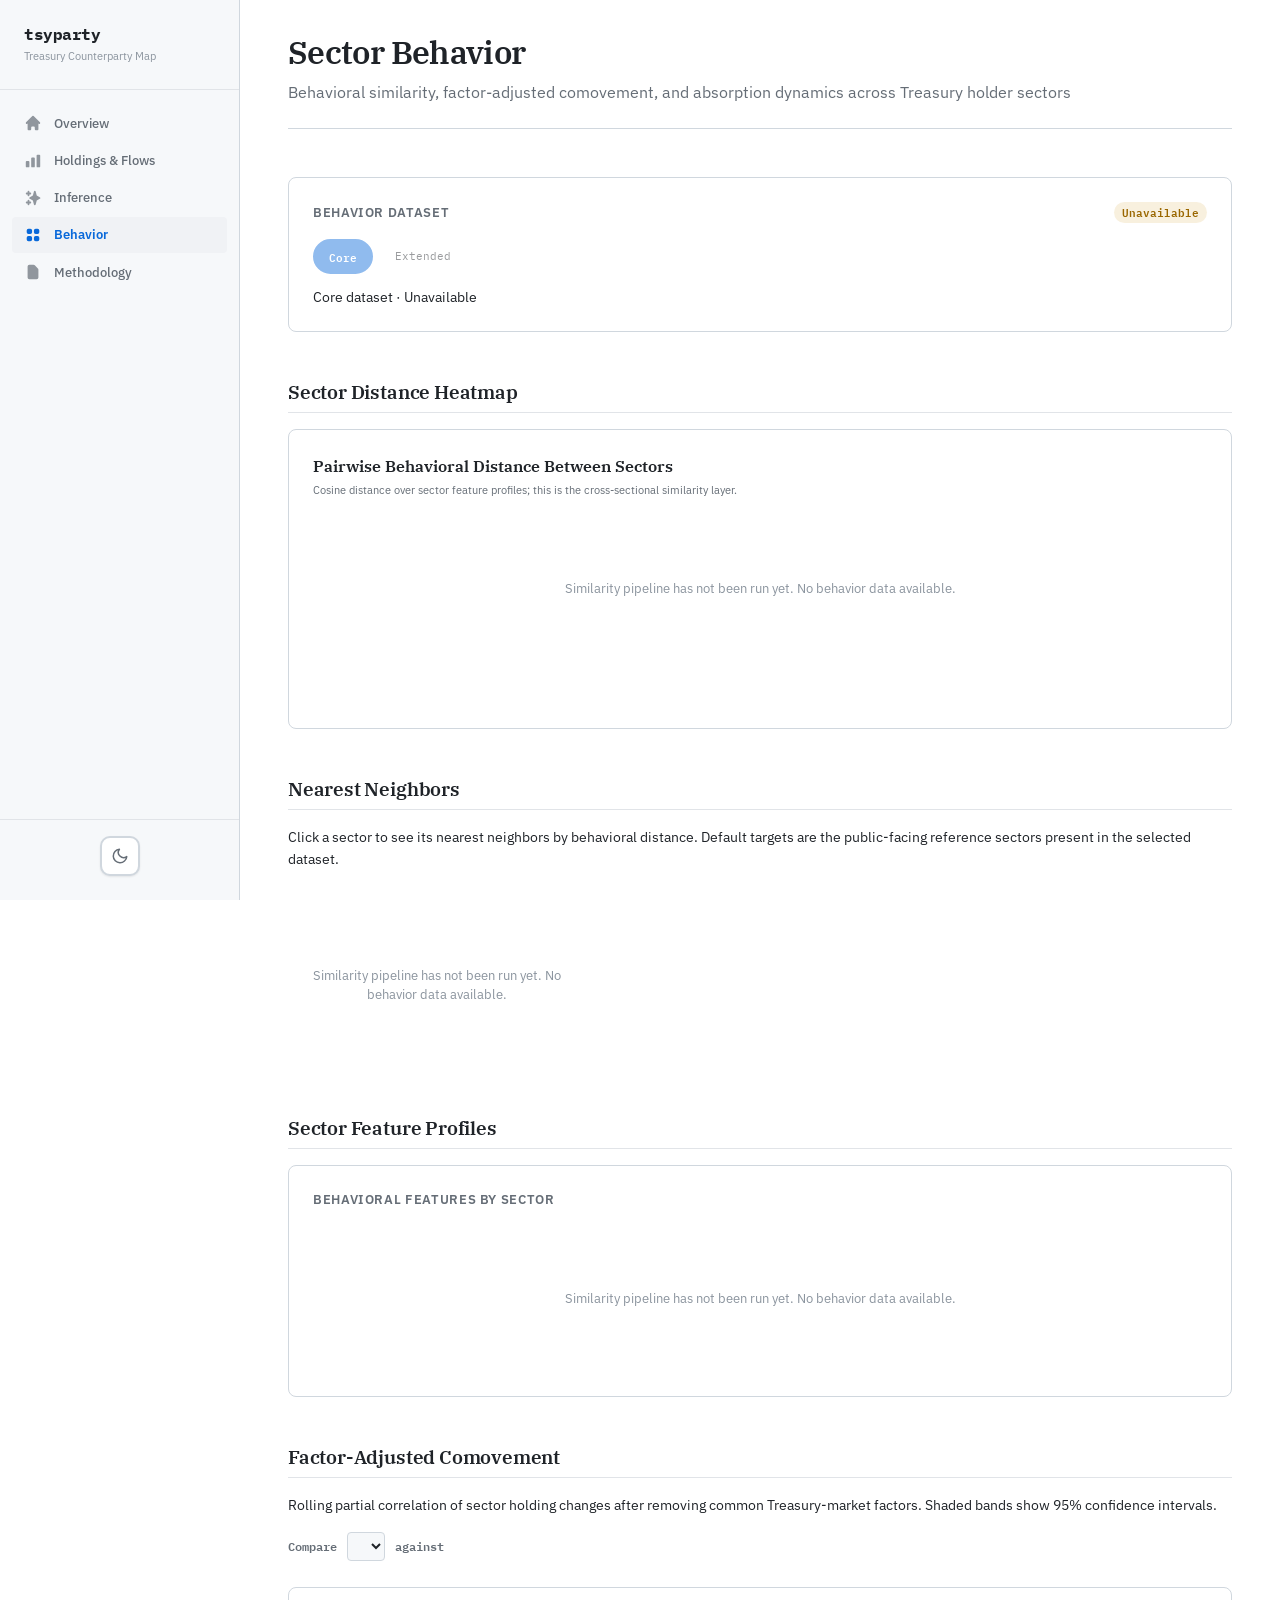
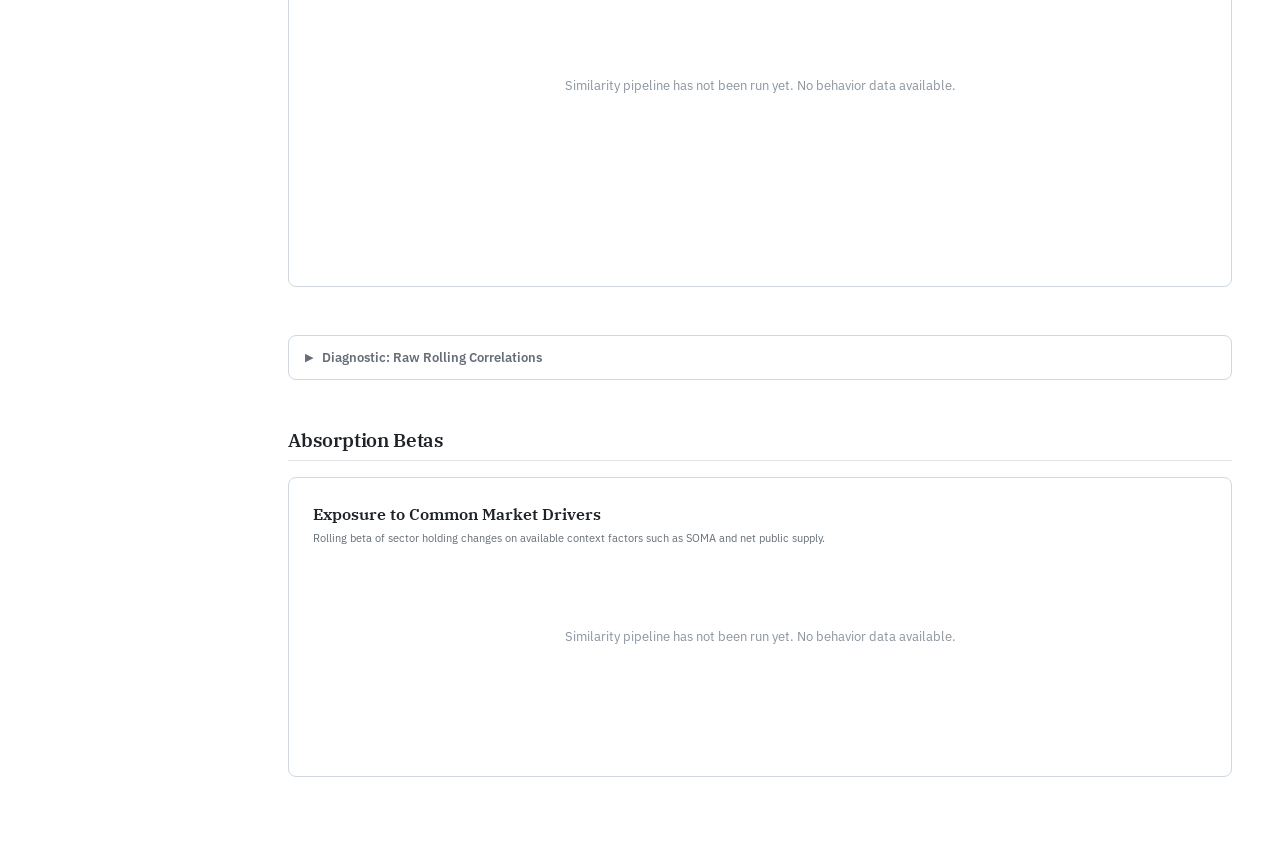
==== commit 4b76d54d: "Fix label honesty, zero-delta rendering, and XSS hardening from GPT-PRO site audit Addresses all 7 f" ====
--- a/site/behavior.html
+++ b/site/behavior.html
@@ -144,14 +144,8 @@
       return manifests[activePipeline];
     }
 
-    // In the Core dataset, foreigners_official is actually all foreign holders
-    // combined (official + private). Override the label so users aren't confused
-    // when comparing against the Extended dataset where they're split.
     function activeSectorLabel(sector) {
-      if (activePipeline === "similarity" && sector === "foreigners_official") {
-        return "Foreign (Combined)";
-      }
-      return sectorLabel(sector);
+      return pipelineSectorLabel(sector, activePipeline);
     }
 
     function pipelineLabel(pipeline) {
@@ -198,15 +192,25 @@
 
       const manifest = activeManifest();
       const badge = document.getElementById("dataset-badge");
-      badge.textContent = pipelineLabel(activePipeline);
-      badge.className = "badge badge-ok";
+      const status = manifest?.status;
+      if (status === "ok") {
+        badge.textContent = pipelineLabel(activePipeline);
+        badge.className = "badge badge-ok";
+      } else if (status === "no_data") {
+        badge.textContent = "No Data";
+        badge.className = "badge badge-no-data";
+      } else {
+        badge.textContent = "Unavailable";
+        badge.className = "badge badge-no-data";
+      }
 
       const dateRange = manifest?.date_range || {};
       const sectors = manifest?.n_sectors ?? "—";
       const metric = manifest?.headline_behavior_metric ? metricLabel(manifest.headline_behavior_metric) : "—";
       const rangeLabel = dateRange.min && dateRange.max ? `${fmtDate(dateRange.min)} – ${fmtDate(dateRange.max)}` : "—";
-      document.getElementById("dataset-note").textContent =
-        `${pipelineLabel(activePipeline)} dataset · ${sectors} sectors · ${rangeLabel} · ${metric}`;
+      document.getElementById("dataset-note").textContent = status === "ok"
+        ? `${pipelineLabel(activePipeline)} dataset · ${sectors} sectors · ${rangeLabel} · ${metric}`
+        : `${pipelineLabel(activePipeline)} dataset · ${status === "no_data" ? "No data available" : "Unavailable"}`;
     }
 
     if (!activeManifest() || activeManifest().status === "no_data") {
@@ -286,7 +290,7 @@
         });
         document.getElementById("heatmap-chart").replaceChildren(chart);
       } catch (e) {
-        document.getElementById("heatmap-chart").innerHTML = `<div class="empty-state"><div class="empty-text">Could not load distance heatmap: ${e.message}</div></div>`;
+        document.getElementById("heatmap-chart").innerHTML = `<div class="empty-state"><div class="empty-text">Could not load distance heatmap: ${escapeHTML(e.message)}</div></div>`;
       }
     }
 
@@ -350,7 +354,7 @@
 
             const card = document.createElement("div");
             card.className = "chart-container";
-            card.innerHTML = `<div class="chart-title">Closest to ${activeSectorLabel(target)}</div><div class="chart-subtitle">Top 5 by cosine distance</div>`;
+            card.innerHTML = `<div class="chart-title">Closest to ${escapeHTML(activeSectorLabel(target))}</div><div class="chart-subtitle">Top 5 by cosine distance</div>`;
             const chartArea = document.createElement("div");
             chartArea.className = "chart-area";
             const chart = Plot.plot({
@@ -385,7 +389,7 @@
         renderPills();
         renderCharts();
       } catch (e) {
-        document.getElementById("nn-charts").innerHTML = `<div class="empty-state"><div class="empty-text">Could not load distance data: ${e.message}</div></div>`;
+        document.getElementById("nn-charts").innerHTML = `<div class="empty-state"><div class="empty-text">Could not load distance data: ${escapeHTML(e.message)}</div></div>`;
       }
     }
 
@@ -398,14 +402,14 @@
         let html = '<table class="data-table"><thead><tr><th>Sector</th>';
         for (const col of featureCols) {
           const label = col.replace(/_/g, " ").replace(/\b\w/g, (c) => c.toUpperCase());
-          html += `<th class="num">${label}</th>`;
+          html += `<th class="num">${escapeHTML(label)}</th>`;
         }
         html += "</tr></thead><tbody>";
         const sorted = [...raw].sort((a, b) => activeSectorLabel(a[indexCol]).localeCompare(activeSectorLabel(b[indexCol])));
         for (const row of sorted) {
           const sector = row[indexCol];
           html += '<tr>';
-          html += `<td style="white-space:nowrap"><span style="display:inline-block;width:10px;height:10px;border-radius:2px;background:${sectorColor(sector)};margin-right:8px;vertical-align:middle"></span>${activeSectorLabel(sector)}</td>`;
+          html += `<td style="white-space:nowrap"><span style="display:inline-block;width:10px;height:10px;border-radius:2px;background:${escapeHTML(sectorColor(sector))};margin-right:8px;vertical-align:middle"></span>${escapeHTML(activeSectorLabel(sector))}</td>`;
           for (const col of featureCols) {
             const value = row[col];
             if (col.includes("share")) {
@@ -419,7 +423,7 @@
         html += "</tbody></table>";
         document.getElementById("features-table").innerHTML = html;
       } catch (e) {
-        document.getElementById("features-table").innerHTML = `<div class="empty-state"><div class="empty-text">Could not load sector features: ${e.message}</div></div>`;
+        document.getElementById("features-table").innerHTML = `<div class="empty-state"><div class="empty-text">Could not load sector features: ${escapeHTML(e.message)}</div></div>`;
       }
     }
 
@@ -582,7 +586,7 @@
         renderPills();
         renderChart();
       } catch (e) {
-        document.getElementById("comove-chart").innerHTML = `<div class="empty-state"><div class="empty-text">Could not load factor-adjusted comovement: ${e.message}</div></div>`;
+        document.getElementById("comove-chart").innerHTML = `<div class="empty-state"><div class="empty-text">Could not load factor-adjusted comovement: ${escapeHTML(e.message)}</div></div>`;
       }
     }
 
@@ -674,7 +678,7 @@
         renderPills();
         renderChart();
       } catch (e) {
-        document.getElementById("raw-corr-chart").innerHTML = `<div class="empty-state"><div class="empty-text">Could not load raw correlations: ${e.message}</div></div>`;
+        document.getElementById("raw-corr-chart").innerHTML = `<div class="empty-state"><div class="empty-text">Could not load raw correlations: ${escapeHTML(e.message)}</div></div>`;
       }
     }
 
@@ -708,7 +712,7 @@
             marginBottom: 40,
             marginRight: 20,
             x: { label: null, type: "time" },
-            y: { label: `Beta (${activeBeta.replace("beta_", "")})`, grid: true },
+            y: { label: columnLabel(activeBeta), grid: true },
             color: {
               domain: visibleSectors.map((sector) => activeSectorLabel(sector)),
               range: visibleSectors.map((sector) => sectorColor(sector)),
@@ -758,7 +762,7 @@
 
         renderChart();
       } catch (e) {
-        document.getElementById("beta-chart").innerHTML = `<div class="empty-state"><div class="empty-text">Could not load absorption betas: ${e.message}</div></div>`;
+        document.getElementById("beta-chart").innerHTML = `<div class="empty-state"><div class="empty-text">Could not load absorption betas: ${escapeHTML(e.message)}</div></div>`;
       }
     }
 
